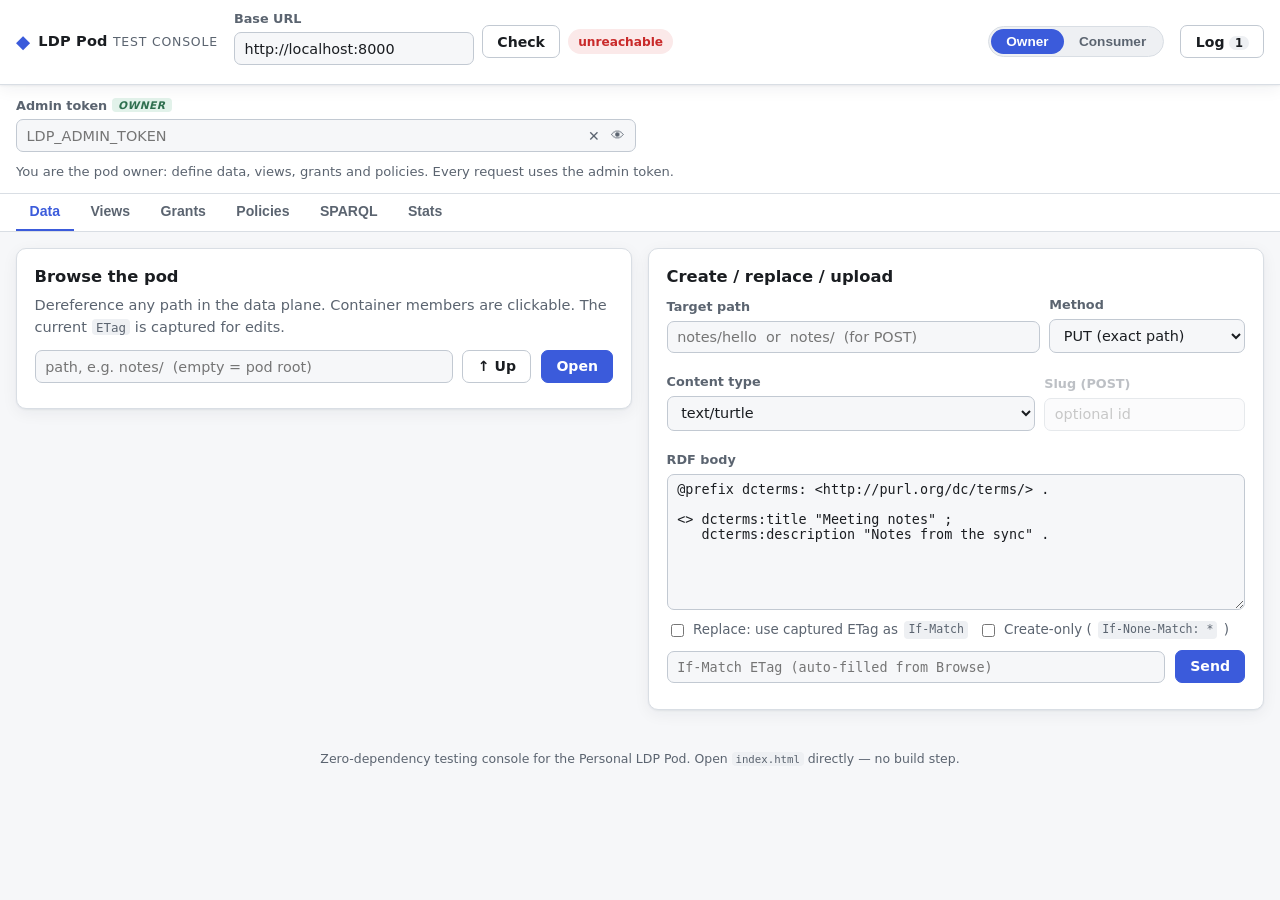
==== testing_client/index.html @ 88c7f262 "add testing client" ====
<!doctype html>
<html lang="en">
<head>
  <meta charset="utf-8">
  <meta name="viewport" content="width=device-width, initial-scale=1">
  <title>LDP Pod · Test Console</title>
  <link rel="stylesheet" href="styles.css?v=2">
</head>
<body>

<header class="topbar">
  <div class="brand">
    <span class="logo" aria-hidden="true">◆</span>
    <span class="brand-name">LDP&nbsp;Pod <span class="brand-sub">Test&nbsp;Console</span></span>
  </div>

  <div class="conn">
    <label class="field base">
      <span>Base URL</span>
      <input id="baseUrl" type="url" spellcheck="false" autocomplete="off" placeholder="http://localhost:8000">
    </label>
    <button id="btnHealth" class="btn" title="GET /health">Check</button>
    <span id="healthPill" class="pill neutral" role="status">not checked</span>
  </div>

  <div class="topbar-spacer"></div>

  <div class="rolebar">
    <div class="segmented" role="tablist" aria-label="Role">
      <button id="roleOwner" data-role="owner" class="active" role="tab" aria-selected="true">Owner</button>
      <button id="roleConsumer" data-role="consumer" role="tab" aria-selected="false">Consumer</button>
    </div>
  </div>

  <button id="btnLog" class="btn ghost" title="Show request log">
    Log <span id="logCount" class="badge">0</span>
  </button>
</header>

<section class="creds">
  <label class="field" data-role-show="owner">
    <span>Admin token <em class="tag owner">owner</em></span>
    <span class="input-clear">
      <input id="adminToken" type="password" spellcheck="false" autocomplete="off" placeholder="LDP_ADMIN_TOKEN">
      <button class="mini" data-clear="adminToken" title="Forget">✕</button>
      <button class="mini" data-reveal="adminToken" title="Show/hide">👁</button>
    </span>
  </label>
  <label class="field" data-role-show="consumer">
    <span>Consumer token <em class="tag consumer">consumer</em></span>
    <span class="input-clear">
      <input id="consumerToken" type="password" spellcheck="false" autocomplete="off" placeholder="grant token from the owner">
      <button class="mini" data-clear="consumerToken" title="Forget">✕</button>
      <button class="mini" data-reveal="consumerToken" title="Show/hide">👁</button>
    </span>
  </label>
  <p class="creds-hint" data-role-show="owner">You are the pod owner: define data, views, grants and policies. Every request uses the admin token.</p>
  <p class="creds-hint" data-role-show="consumer">You are a data consumer: discover the views your grant unlocks and read through the engine surface only.</p>
</section>

<!-- ============================= OWNER TABS ============================= -->
<nav class="tabs" id="ownerTabs" data-role-show="owner" aria-label="Owner sections">
  <button class="tab active" data-tab="data">Data</button>
  <button class="tab" data-tab="views">Views</button>
  <button class="tab" data-tab="grants">Grants</button>
  <button class="tab" data-tab="policies">Policies</button>
  <button class="tab" data-tab="sparql">SPARQL</button>
  <button class="tab" data-tab="stats">Stats</button>
</nav>

<!-- ============================= CONSUMER TABS ============================= -->
<nav class="tabs" id="consumerTabs" data-role-show="consumer" aria-label="Consumer sections" hidden>
  <button class="tab active" data-tab="discover">Discover &amp; read</button>
  <button class="tab" data-tab="manual">Manual</button>
</nav>

<main id="panels">

  <!-- ---------- OWNER · DATA ---------- -->
  <section class="panel active" data-panel="data" data-role-show="owner">
    <div class="grid">
      <div class="card">
        <h2>Browse the pod</h2>
        <p class="muted">Dereference any path in the data plane. Container members are clickable. The current <code>ETag</code> is captured for edits.</p>
        <div class="row">
          <input id="dataPath" class="grow" spellcheck="false" placeholder="path, e.g. notes/  (empty = pod root)">
          <button id="btnBrowseUp" class="btn ghost" title="Parent container">↑ Up</button>
          <button id="btnBrowse" class="btn primary">Open</button>
        </div>
        <div id="browseOut" class="out"></div>
      </div>

      <div class="card">
        <h2>Create / replace / upload</h2>
        <div class="row">
          <label class="field grow"><span>Target path</span>
            <input id="writePath" spellcheck="false" placeholder="notes/hello  or  notes/  (for POST)"></label>
          <label class="field"><span>Method</span>
            <select id="writeMethod">
              <option value="PUT">PUT (exact path)</option>
              <option value="POST">POST (into container)</option>
            </select></label>
        </div>
        <div class="row">
          <label class="field grow"><span>Content type</span>
            <select id="writeCtype">
              <option value="text/turtle">text/turtle</option>
              <option value="application/ld+json">application/ld+json</option>
              <option value="application/n-triples">application/n-triples</option>
              <option value="application/rdf+xml">application/rdf+xml</option>
              <option value="__binary">Binary — upload a file…</option>
            </select></label>
          <label class="field" id="slugField"><span>Slug (POST)</span>
            <input id="writeSlug" spellcheck="false" placeholder="optional id"></label>
        </div>
        <div id="rdfBodyWrap">
          <label class="field"><span>RDF body</span>
            <textarea id="writeBody" rows="8" spellcheck="false" class="mono">@prefix dcterms: &lt;http://purl.org/dc/terms/&gt; .

&lt;&gt; dcterms:title "Meeting notes" ;
   dcterms:description "Notes from the sync" .</textarea></label>
        </div>
        <div id="binBodyWrap" hidden>
          <label class="field"><span>File</span><input id="writeFile" type="file"></label>
          <label class="field"><span>Override content type</span>
            <input id="writeBinCtype" spellcheck="false" placeholder="(defaults to the file's type)"></label>
        </div>
        <div class="row wrap">
          <label class="check"><input type="checkbox" id="writeUseEtag"> Replace: use captured ETag as <code>If-Match</code></label>
          <label class="check"><input type="checkbox" id="writeCreateOnly"> Create-only (<code>If-None-Match: *</code>)</label>
        </div>
        <div class="row">
          <input id="writeIfMatch" class="grow mono" spellcheck="false" placeholder='If-Match ETag (auto-filled from Browse)'>
          <button id="btnWrite" class="btn primary">Send</button>
        </div>
        <div id="writeOut" class="out"></div>
      </div>
    </div>
  </section>

  <!-- ---------- OWNER · VIEWS ---------- -->
  <section class="panel" data-panel="views" data-role-show="owner">
    <div class="grid">
      <div class="card">
        <h2>Define a view</h2>
        <p class="muted">A named, parameterized SPARQL <code>CONSTRUCT</code> — the sole filter on what a grant exposes.</p>
        <div class="row">
          <label class="field grow"><span>Title *</span><input id="viewTitle" placeholder="Reading list"></label>
          <label class="field"><span>Id / Slug</span><input id="viewSlug" spellcheck="false" placeholder="optional"></label>
        </div>
        <label class="field"><span>Description</span><input id="viewDesc" placeholder="Public books, filtered by author"></label>
        <div class="row">
          <label class="field grow"><span>Content-type hint</span>
            <select id="viewCtype">
              <option value="text/turtle">text/turtle</option>
              <option value="application/ld+json">application/ld+json</option>
              <option value="application/n-triples">application/n-triples</option>
              <option value="application/rdf+xml">application/rdf+xml</option>
            </select></label>
          <label class="field"><span>Max retrievals</span><input id="viewMax" type="number" min="0" placeholder="∞"></label>
        </div>
        <label class="field"><span>CONSTRUCT template *</span>
          <textarea id="viewTemplate" rows="7" spellcheck="false" class="mono">CONSTRUCT { ?s ?p ?o }
WHERE { ?s ?p ?o }</textarea></label>
        <div class="params-head">
          <span>Parameters</span>
          <button id="btnAddViewParam" class="btn ghost small">+ parameter</button>
        </div>
        <div id="viewParams" class="params"></div>
        <p class="hint">Each declared parameter must appear as <code>?name</code> in the template. Parameterized views need the explicit <code>CONSTRUCT { … } WHERE { … }</code> form.</p>
        <div class="row wrap">
          <label class="check"><input type="checkbox" id="viewReplace"> Replace at this id (PUT instead of POST)</label>
        </div>
        <div class="row">
          <button id="btnViewPreview" class="btn ghost">Preview Turtle</button>
          <button id="btnViewCreate" class="btn primary">Create view</button>
        </div>
        <pre id="viewPreview" class="code" hidden></pre>
        <div id="viewOut" class="out"></div>
      </div>

      <div class="card">
        <h2>Existing views <button id="btnViewsRefresh" class="btn ghost small">Refresh</button></h2>
        <p class="muted">From <code>/.system/views/</code>. Each definition is fetched to show its shape.</p>
        <div id="viewsList" class="list"></div>
      </div>
    </div>
  </section>

  <!-- ---------- OWNER · GRANTS ---------- -->
  <section class="panel" data-panel="grants" data-role-show="owner">
    <div class="grid">
      <div class="card">
        <h2>Issue a grant</h2>
        <p class="muted">Mint a consumer bearer token that unlocks the chosen views. The secret is shown <strong>once</strong>.</p>
        <label class="field"><span>Name (optional)</span><input id="grantTitle" placeholder="colleagues"></label>
        <div class="params-head">
          <span>Unlock views <button id="btnGrantRefresh" class="btn ghost small">Refresh</button></span>
        </div>
        <div id="grantViews" class="checklist"><p class="muted small">Refresh to load views.</p></div>
        <div class="row">
          <input id="grantCustomView" class="grow mono" spellcheck="false" placeholder="…or paste a view URI/id to add">
          <button id="btnGrantAddCustom" class="btn ghost">Add</button>
        </div>
        <div class="row">
          <button id="btnGrantIssue" class="btn primary">Issue grant</button>
        </div>
        <div id="grantSecretBox" class="secret-box" hidden></div>
        <div id="grantOut" class="out"></div>
      </div>

      <div class="card">
        <h2>Existing grants <button id="btnGrantsRefresh" class="btn ghost small">Refresh</button></h2>
        <p class="muted">From <code>/.system/tokens/</code>. Secrets are never retrievable again — only hashes are stored.</p>
        <div id="grantsList" class="list"></div>
      </div>
    </div>
  </section>

  <!-- ---------- OWNER · POLICIES ---------- -->
  <section class="panel" data-panel="policies" data-role-show="owner">
    <div class="grid">
      <div class="card">
        <h2>Bound a grant with a policy</h2>
        <p class="muted">A policy id is the last segment of a grant's <code>policyRef</code>. Any subset of the five constraints applies.</p>
        <div class="row">
          <label class="field grow"><span>Policy id</span><input id="policyId" spellcheck="false" placeholder="from a grant's policyRef"></label>
          <button id="btnPolicyLoad" class="btn ghost">Load current</button>
        </div>
        <div class="row">
          <label class="field grow"><span>Expires at <em class="muted">(UTC)</em></span><input id="polExpiresAt" type="datetime-local" step="1"></label>
        </div>
        <div class="row">
          <label class="field grow"><span>Valid from <em class="muted">(UTC)</em></span><input id="polValidFrom" type="datetime-local" step="1"></label>
          <label class="field grow"><span>Valid until <em class="muted">(UTC)</em></span><input id="polValidUntil" type="datetime-local" step="1"></label>
        </div>
        <div class="row">
          <label class="field grow"><span>Max retrievals (total)</span><input id="polMaxRetrievals" type="number" min="0" placeholder="unbounded"></label>
          <label class="field grow"><span>Min interval (seconds)</span><input id="polMinInterval" type="number" min="0" placeholder="none"></label>
        </div>
        <div class="row">
          <button id="btnPolicyPreview" class="btn ghost">Preview Turtle</button>
          <button id="btnPolicySave" class="btn primary">Save policy</button>
          <button id="btnPolicyClear" class="btn ghost">Clear fields</button>
        </div>
        <pre id="policyPreview" class="code" hidden></pre>
        <div id="policyOut" class="out"></div>
      </div>
    </div>
  </section>

  <!-- ---------- OWNER · SPARQL ---------- -->
  <section class="panel" data-panel="sparql" data-role-show="owner">
    <div class="card">
      <h2>SPARQL 1.1 query <span class="muted small">(read-only, over the union graph)</span></h2>
      <textarea id="sparqlQuery" rows="8" spellcheck="false" class="mono">SELECT ?s ?p ?o
WHERE { ?s ?p ?o }
LIMIT 25</textarea>
      <div class="row wrap">
        <label class="field"><span>Method</span>
          <select id="sparqlMethod"><option>POST</option><option>GET</option></select></label>
        <label class="field grow"><span>Accept</span>
          <select id="sparqlAccept">
            <option value="application/sparql-results+json">results+json (SELECT/ASK)</option>
            <option value="application/sparql-results+xml">results+xml</option>
            <option value="text/csv">text/csv (SELECT)</option>
            <option value="text/turtle">turtle (CONSTRUCT/DESCRIBE)</option>
            <option value="application/ld+json">ld+json</option>
            <option value="application/n-triples">n-triples</option>
            <option value="application/rdf+xml">rdf+xml</option>
          </select></label>
        <label class="check"><input type="checkbox" id="sparqlSystem"> include <code>.system/</code></label>
      </div>
      <div class="params-head"><span>Variable bindings <span class="muted small">(injection-safe)</span></span>
        <button id="btnAddBinding" class="btn ghost small">+ binding</button></div>
      <div id="sparqlBindings" class="params"></div>
      <div class="row"><button id="btnSparqlRun" class="btn primary">Run query</button></div>
      <div id="sparqlOut" class="out"></div>
    </div>
  </section>

  <!-- ---------- OWNER · STATS ---------- -->
  <section class="panel" data-panel="stats" data-role-show="owner">
    <div class="card">
      <h2>Delivery statistics <button id="btnStats" class="btn ghost small">Load</button></h2>
      <p class="muted">Aggregated from the access log via <code>/.engine/stats</code>. Successful deliveries only.</p>
      <div id="statsOut" class="out"></div>
    </div>
  </section>

  <!-- ---------- CONSUMER · DISCOVER ---------- -->
  <section class="panel" data-panel="discover" data-role-show="consumer" hidden>
    <div class="card">
      <h2>Views your grant unlocks <button id="btnDiscover" class="btn primary small">Load views</button></h2>
      <p class="muted">From <code>/.engine/discovery</code>. Fill any parameters and fetch a result; shared binaries appear as download buttons.</p>
      <div id="discoverList" class="list"></div>
    </div>
  </section>

  <!-- ---------- CONSUMER · MANUAL ---------- -->
  <section class="panel" data-panel="manual" data-role-show="consumer" hidden>
    <div class="grid">
      <div class="card">
        <h2>Fetch a view by id</h2>
        <div class="row">
          <input id="cViewId" class="grow mono" spellcheck="false" placeholder="view id">
        </div>
        <div class="params-head"><span>Parameters</span>
          <button id="btnAddCParam" class="btn ghost small">+ parameter</button></div>
        <div id="cParams" class="params"></div>
        <div class="row"><button id="btnCFetch" class="btn primary">Fetch</button></div>
        <div id="cFetchOut" class="out"></div>
      </div>
      <div class="card">
        <h2>Download a proxied resource</h2>
        <p class="muted">Paste a <code>/.engine/blob/…</code> URL from a view result.</p>
        <label class="field"><span>Blob URL</span>
          <input id="cBlobUrl" class="mono" spellcheck="false" placeholder="http://…/.engine/blob/{id}?uri=…"></label>
        <div class="row"><button id="btnCBlob" class="btn primary">Download</button></div>
        <div id="cBlobOut" class="out"></div>
      </div>
    </div>
  </section>

</main>

<!-- ============================= LOG DRAWER ============================= -->
<aside id="logDrawer" class="log-drawer" hidden aria-label="Request log">
  <div class="log-head">
    <strong>Request log</strong>
    <span class="grow"></span>
    <button id="btnLogClear" class="btn ghost small">Clear</button>
    <button id="btnLogClose" class="btn ghost small">Close ✕</button>
  </div>
  <div id="logBody" class="log-body"></div>
</aside>

<div id="toasts" class="toasts" aria-live="polite"></div>

<footer class="foot">
  <span>Zero-dependency testing console for the Personal LDP Pod. Open <code>index.html</code> directly — no build step.</span>
</footer>

<script src="rdf.js?v=2"></script>
<script src="client.js?v=2"></script>
<script src="app.js?v=2"></script>
</body>
</html>
---- testing_client/styles.css ----
/* LDP Pod · Test Console — zero-dependency styling. Light/dark aware. */

:root {
  --bg: #f6f7f9;
  --bg-elev: #ffffff;
  --bg-sunken: #eef0f3;
  --text: #1a1d21;
  --text-dim: #5b6470;
  --border: #d9dee4;
  --border-strong: #c2c9d2;
  --accent: #3b5bdb;
  --accent-text: #ffffff;
  --accent-soft: #e7ecfd;
  --owner: #2f6f4f;
  --owner-soft: #e2f2ea;
  --consumer: #8a5a1a;
  --consumer-soft: #f6ebda;
  --ok: #2b8a3e;
  --ok-soft: #e6f4ea;
  --warn: #b5860b;
  --err: #c92a2a;
  --err-soft: #fbe9e9;
  --code-bg: #1e222a;
  --code-text: #e6e9ef;
  --radius: 10px;
  --radius-sm: 7px;
  --shadow: 0 1px 2px rgba(20,30,50,.06), 0 4px 16px rgba(20,30,50,.06);
  --mono: ui-monospace, "SF Mono", "JetBrains Mono", "Cascadia Code", Menlo, Consolas, monospace;
  --sans: system-ui, -apple-system, "Segoe UI", Roboto, Helvetica, Arial, sans-serif;
}

@media (prefers-color-scheme: dark) {
  :root {
    --bg: #10131a;
    --bg-elev: #191d26;
    --bg-sunken: #12151c;
    --text: #e7eaf0;
    --text-dim: #97a1b0;
    --border: #2a303c;
    --border-strong: #384051;
    --accent: #5c7cfa;
    --accent-text: #0b0e14;
    --accent-soft: #1c2540;
    --owner: #63c896;
    --owner-soft: #16281f;
    --consumer: #d5a15a;
    --consumer-soft: #2a2013;
    --ok: #51cf66;
    --ok-soft: #14261a;
    --warn: #e6b53c;
    --err: #ff6b6b;
    --err-soft: #2a1618;
    --code-bg: #0c0f15;
    --code-text: #dbe0ea;
    --shadow: 0 1px 2px rgba(0,0,0,.4), 0 6px 20px rgba(0,0,0,.35);
  }
}

* { box-sizing: border-box; }
html { -webkit-text-size-adjust: 100%; }
body {
  margin: 0;
  font-family: var(--sans);
  font-size: 14.5px;
  line-height: 1.5;
  color: var(--text);
  background: var(--bg);
}
h2 { font-size: 1.02rem; margin: 0 0 .35rem; display: flex; align-items: center; gap: .5rem; }
code { font-family: var(--mono); font-size: .86em; background: var(--bg-sunken); padding: .05em .35em; border-radius: 4px; }
.muted { color: var(--text-dim); margin: .1rem 0 .7rem; }
.muted.small, .small { font-size: .82rem; }
a { color: var(--accent); }

/* ---------- top bar ---------- */
.topbar {
  position: sticky; top: 0; z-index: 40;
  display: flex; align-items: center; gap: 1rem; flex-wrap: wrap;
  padding: .55rem 1rem;
  background: var(--bg-elev);
  border-bottom: 1px solid var(--border);
  box-shadow: var(--shadow);
}
.brand { display: flex; align-items: center; gap: .5rem; font-weight: 700; letter-spacing: .2px; }
.logo { color: var(--accent); font-size: 1.15rem; }
.brand-sub { font-weight: 500; color: var(--text-dim); font-size: .78rem; text-transform: uppercase; letter-spacing: .8px; }
.topbar-spacer { flex: 1 1 auto; }
.conn { display: flex; align-items: center; gap: .5rem; flex-wrap: wrap; }
.conn .base input { min-width: 15rem; }

/* segmented role switch */
.segmented { display: inline-flex; background: var(--bg-sunken); border: 1px solid var(--border); border-radius: 999px; padding: 2px; }
.segmented button {
  border: 0; background: transparent; color: var(--text-dim);
  padding: .32rem .95rem; border-radius: 999px; cursor: pointer; font-weight: 600; font-size: .85rem;
}
.segmented button.active { background: var(--accent); color: var(--accent-text); }

/* ---------- credentials strip ---------- */
.creds {
  display: grid; grid-template-columns: 1fr 1fr; gap: .6rem 1.2rem;
  padding: .7rem 1rem; background: var(--bg-elev); border-bottom: 1px solid var(--border);
}
.creds .field { margin: 0; }
.creds-hint { grid-column: 1 / -1; margin: 0; font-size: .82rem; color: var(--text-dim); }
.input-clear { position: relative; display: flex; align-items: center; }
.input-clear input { flex: 1; padding-right: 3.4rem; }
.input-clear .mini { position: static; }
.input-clear .mini:nth-of-type(1) { margin-left: -3.4rem; }

/* ---------- tabs ---------- */
.tabs { display: flex; gap: .2rem; padding: 0 1rem; background: var(--bg-elev); border-bottom: 1px solid var(--border); overflow-x: auto; }
.tab {
  border: 0; background: transparent; color: var(--text-dim);
  padding: .6rem .85rem; cursor: pointer; font-weight: 600; font-size: .88rem;
  border-bottom: 2px solid transparent; white-space: nowrap;
}
.tab:hover { color: var(--text); }
.tab.active { color: var(--accent); border-bottom-color: var(--accent); }

/* ---------- layout ---------- */
main { padding: 1rem; max-width: 1280px; margin: 0 auto; }
.panel { display: none; }
.panel.active { display: block; }
.grid { display: grid; grid-template-columns: repeat(auto-fit, minmax(min(100%, 30rem), 1fr)); gap: 1rem; align-items: start; }
.card {
  background: var(--bg-elev); border: 1px solid var(--border); border-radius: var(--radius);
  padding: 1rem 1.1rem; box-shadow: var(--shadow);
}

/* ---------- forms ---------- */
.field { display: flex; flex-direction: column; gap: .28rem; margin: 0 0 .6rem; min-width: 0; }
.field > span { font-size: .8rem; color: var(--text-dim); font-weight: 600; }
.field.grow { flex: 1; }
input, select, textarea {
  font-family: var(--sans); font-size: .9rem; color: var(--text);
  background: var(--bg); border: 1px solid var(--border-strong); border-radius: var(--radius-sm);
  padding: .46rem .6rem; width: 100%;
}
input:focus, select:focus, textarea:focus { outline: 2px solid var(--accent); outline-offset: -1px; border-color: var(--accent); }
textarea { resize: vertical; }
textarea.mono, input.mono { font-family: var(--mono); font-size: .84rem; }
.row { display: flex; gap: .6rem; align-items: flex-end; margin-bottom: .6rem; }
.row.wrap { flex-wrap: wrap; }
.grow { flex: 1; }
.check { display: inline-flex; align-items: center; gap: .4rem; font-size: .84rem; color: var(--text-dim); cursor: pointer; }
.check input { width: auto; }
.hint { font-size: .78rem; color: var(--text-dim); margin: .1rem 0 .6rem; }

/* buttons */
.btn {
  font-family: var(--sans); font-weight: 600; font-size: .88rem;
  padding: .48rem .9rem; border-radius: var(--radius-sm); cursor: pointer;
  border: 1px solid var(--border-strong); background: var(--bg-elev); color: var(--text);
  white-space: nowrap;
}
.btn:hover { border-color: var(--accent); }
.btn.primary { background: var(--accent); border-color: var(--accent); color: var(--accent-text); }
.btn.primary:hover { filter: brightness(1.06); }
.btn.ghost { background: transparent; }
.btn.small { padding: .28rem .55rem; font-size: .78rem; }
.btn:disabled { opacity: .5; cursor: not-allowed; }
.mini { border: 0; background: transparent; cursor: pointer; color: var(--text-dim); font-size: .85rem; padding: .2rem .35rem; }
.mini:hover { color: var(--text); }

/* parameter / binding rows */
.params-head { display: flex; align-items: center; justify-content: space-between; font-size: .8rem; font-weight: 600; color: var(--text-dim); margin: .3rem 0; }
.params { display: flex; flex-direction: column; gap: .4rem; margin-bottom: .5rem; }
.param-row { display: flex; gap: .4rem; align-items: center; }
.param-row input, .param-row select { padding: .34rem .5rem; }

/* checklist */
.checklist { display: flex; flex-direction: column; gap: .3rem; max-height: 16rem; overflow: auto; border: 1px solid var(--border); border-radius: var(--radius-sm); padding: .5rem; margin-bottom: .6rem; }
.checklist label { display: flex; gap: .5rem; align-items: baseline; font-size: .86rem; }
.checklist label input { width: auto; }
.checklist .vid { font-family: var(--mono); font-size: .78rem; color: var(--text-dim); }

/* ---------- pills / tags / badges ---------- */
.pill { font-size: .76rem; font-weight: 600; padding: .16rem .55rem; border-radius: 999px; border: 1px solid transparent; }
.pill.neutral { background: var(--bg-sunken); color: var(--text-dim); }
.pill.ok { background: var(--ok-soft); color: var(--ok); }
.pill.err { background: var(--err-soft); color: var(--err); }
.pill.warn { background: var(--consumer-soft); color: var(--warn); }
.tag { font-size: .66rem; text-transform: uppercase; letter-spacing: .5px; padding: .06rem .4rem; border-radius: 4px; font-weight: 700; vertical-align: middle; }
.tag.owner { background: var(--owner-soft); color: var(--owner); }
.tag.consumer { background: var(--consumer-soft); color: var(--consumer); }
.badge { display: inline-block; min-width: 1.2rem; text-align: center; background: var(--bg-sunken); border-radius: 999px; padding: 0 .35rem; font-size: .72rem; }
.chip { display: inline-block; font-family: var(--mono); font-size: .74rem; background: var(--accent-soft); color: var(--accent); padding: .08rem .45rem; border-radius: 5px; margin: .1rem .2rem .1rem 0; }
.chip.type { background: var(--bg-sunken); color: var(--text-dim); }

/* ---------- output areas ---------- */
.out { margin-top: .7rem; }
.out:empty { margin-top: 0; }
.resp-head { display: flex; align-items: center; gap: .5rem; flex-wrap: wrap; margin-bottom: .4rem; font-size: .82rem; }
.resp-head .status { font-weight: 700; }
.status-2 { color: var(--ok); } .status-3 { color: var(--warn); }
.status-4, .status-5, .status-0 { color: var(--err); }
.kv { font-family: var(--mono); font-size: .76rem; color: var(--text-dim); }
.code {
  font-family: var(--mono); font-size: .8rem; line-height: 1.45;
  background: var(--code-bg); color: var(--code-text);
  padding: .7rem .8rem; border-radius: var(--radius-sm); overflow: auto; max-height: 30rem; white-space: pre; margin: .3rem 0;
}
.notice { padding: .55rem .7rem; border-radius: var(--radius-sm); font-size: .85rem; margin: .3rem 0; }
.notice.err { background: var(--err-soft); color: var(--err); border: 1px solid var(--err); }
.notice.ok { background: var(--ok-soft); color: var(--ok); border: 1px solid transparent; }
.notice.info { background: var(--accent-soft); color: var(--accent); }

/* tables */
table.data { width: 100%; border-collapse: collapse; font-size: .82rem; margin: .3rem 0; display: block; overflow: auto; max-height: 30rem; }
table.data th, table.data td { border: 1px solid var(--border); padding: .32rem .5rem; text-align: left; vertical-align: top; }
table.data th { background: var(--bg-sunken); position: sticky; top: 0; }
table.data td { font-family: var(--mono); font-size: .76rem; word-break: break-word; }

/* list of entities (views, grants, discovery) */
.list { display: flex; flex-direction: column; gap: .55rem; }
.item { border: 1px solid var(--border); border-radius: var(--radius-sm); padding: .6rem .75rem; background: var(--bg); }
.item .item-head { display: flex; align-items: baseline; gap: .5rem; flex-wrap: wrap; }
.item .item-title { font-weight: 700; }
.item .item-id { font-family: var(--mono); font-size: .76rem; color: var(--text-dim); }
.item .item-desc { color: var(--text-dim); font-size: .84rem; margin: .2rem 0; }
.item .item-actions { display: flex; gap: .35rem; flex-wrap: wrap; margin-top: .4rem; }
.item .item-body { margin-top: .5rem; }
.member-row { display: flex; align-items: center; gap: .5rem; padding: .2rem 0; border-top: 1px solid var(--border); }
.member-row:first-child { border-top: 0; }
.member-row .name { flex: 1; font-family: var(--mono); font-size: .8rem; word-break: break-all; }
.link-btn { background: none; border: 0; color: var(--accent); cursor: pointer; font: inherit; padding: 0; text-align: left; }
.link-btn:hover { text-decoration: underline; }
.breadcrumb { font-family: var(--mono); font-size: .78rem; color: var(--text-dim); margin-bottom: .4rem; word-break: break-all; }

/* secret box */
.secret-box { border: 2px dashed var(--accent); border-radius: var(--radius); padding: .8rem; margin: .6rem 0; background: var(--accent-soft); }
.secret-box .secret-val { font-family: var(--mono); font-size: .9rem; word-break: break-all; background: var(--bg-elev); border: 1px solid var(--border); border-radius: 6px; padding: .5rem .6rem; margin: .4rem 0; }
.secret-box .row { margin-bottom: .3rem; }

.preview { max-width: 100%; max-height: 18rem; border-radius: 6px; border: 1px solid var(--border); margin: .4rem 0; display: block; }

/* ---------- log drawer ---------- */
.log-drawer {
  position: fixed; right: 0; bottom: 0; z-index: 60;
  width: min(560px, 100vw); max-height: 65vh;
  display: flex; flex-direction: column;
  background: var(--bg-elev); border: 1px solid var(--border); border-radius: var(--radius) 0 0 0;
  box-shadow: 0 -4px 30px rgba(0,0,0,.25);
}
.log-head { display: flex; align-items: center; gap: .5rem; padding: .6rem .8rem; border-bottom: 1px solid var(--border); }
.log-body { overflow: auto; padding: .5rem .6rem; }
.log-entry { border: 1px solid var(--border); border-radius: 6px; margin-bottom: .4rem; overflow: hidden; }
.log-entry > summary { cursor: pointer; padding: .4rem .55rem; font-size: .8rem; display: flex; gap: .5rem; align-items: center; list-style: none; }
.log-entry > summary::-webkit-details-marker { display: none; }
.log-entry .method { font-family: var(--mono); font-weight: 700; }
.log-entry .url { flex: 1; font-family: var(--mono); font-size: .74rem; color: var(--text-dim); overflow: hidden; text-overflow: ellipsis; white-space: nowrap; }
.log-entry .detail { padding: .3rem .55rem .55rem; border-top: 1px solid var(--border); }
.log-entry .detail .code { max-height: 14rem; font-size: .72rem; }

/* toasts */
.toasts { position: fixed; bottom: 1rem; left: 50%; transform: translateX(-50%); z-index: 80; display: flex; flex-direction: column; gap: .4rem; align-items: center; }
.toast { background: var(--code-bg); color: var(--code-text); padding: .5rem .85rem; border-radius: 999px; font-size: .84rem; box-shadow: var(--shadow); animation: pop .2s ease; }
.toast.err { background: var(--err); color: #fff; }
.toast.ok { background: var(--ok); color: #06210e; }
@keyframes pop { from { opacity: 0; transform: translateY(6px); } to { opacity: 1; transform: none; } }

.foot { text-align: center; color: var(--text-dim); font-size: .78rem; padding: 1.5rem 1rem 2.5rem; }
.flash { animation: flash 1s ease; }
@keyframes flash { 0% { background: var(--accent-soft); } 100% { background: transparent; } }

[hidden] { display: none !important; }

@media (max-width: 640px) {
  .creds { grid-template-columns: 1fr; }
  .topbar { gap: .5rem; }
  .conn .base input { min-width: 10rem; }
}
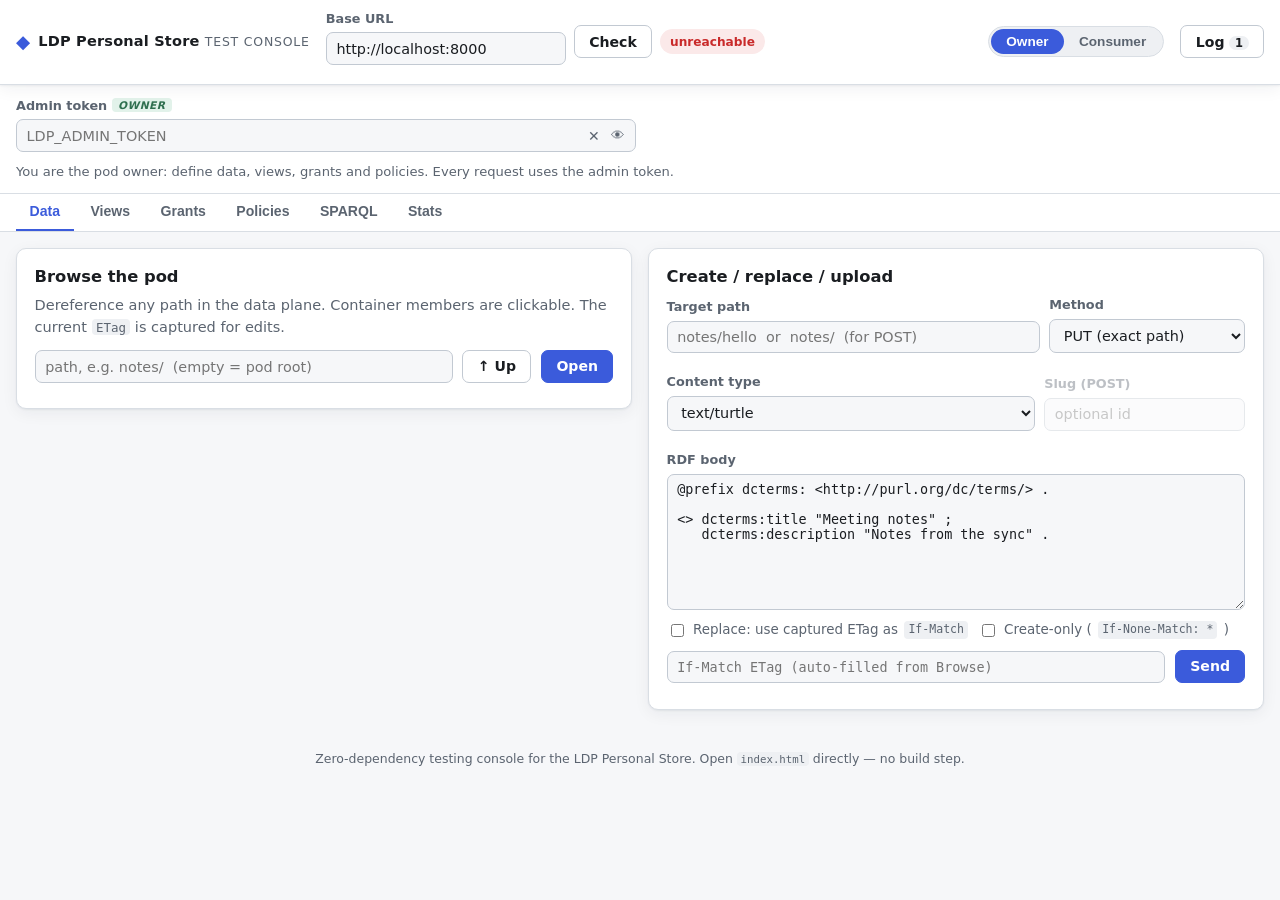
==== commit 25bf402c: "add demo to the project" ====
--- a/testing_client/index.html
+++ b/testing_client/index.html
@@ -3,7 +3,7 @@
 <head>
   <meta charset="utf-8">
   <meta name="viewport" content="width=device-width, initial-scale=1">
-  <title>LDP Pod · Test Console</title>
+  <title>LDP Personal Store · Test Console</title>
   <link rel="stylesheet" href="styles.css?v=2">
 </head>
 <body>
@@ -11,7 +11,7 @@
 <header class="topbar">
   <div class="brand">
     <span class="logo" aria-hidden="true">◆</span>
-    <span class="brand-name">LDP&nbsp;Pod <span class="brand-sub">Test&nbsp;Console</span></span>
+    <span class="brand-name">LDP&nbsp;Personal&nbsp;Store <span class="brand-sub">Test&nbsp;Console</span></span>
   </div>
 
   <div class="conn">
@@ -338,7 +338,7 @@
 <div id="toasts" class="toasts" aria-live="polite"></div>
 
 <footer class="foot">
-  <span>Zero-dependency testing console for the Personal LDP Pod. Open <code>index.html</code> directly — no build step.</span>
+  <span>Zero-dependency testing console for the LDP Personal Store. Open <code>index.html</code> directly — no build step.</span>
 </footer>
 
 <script src="rdf.js?v=2"></script>
